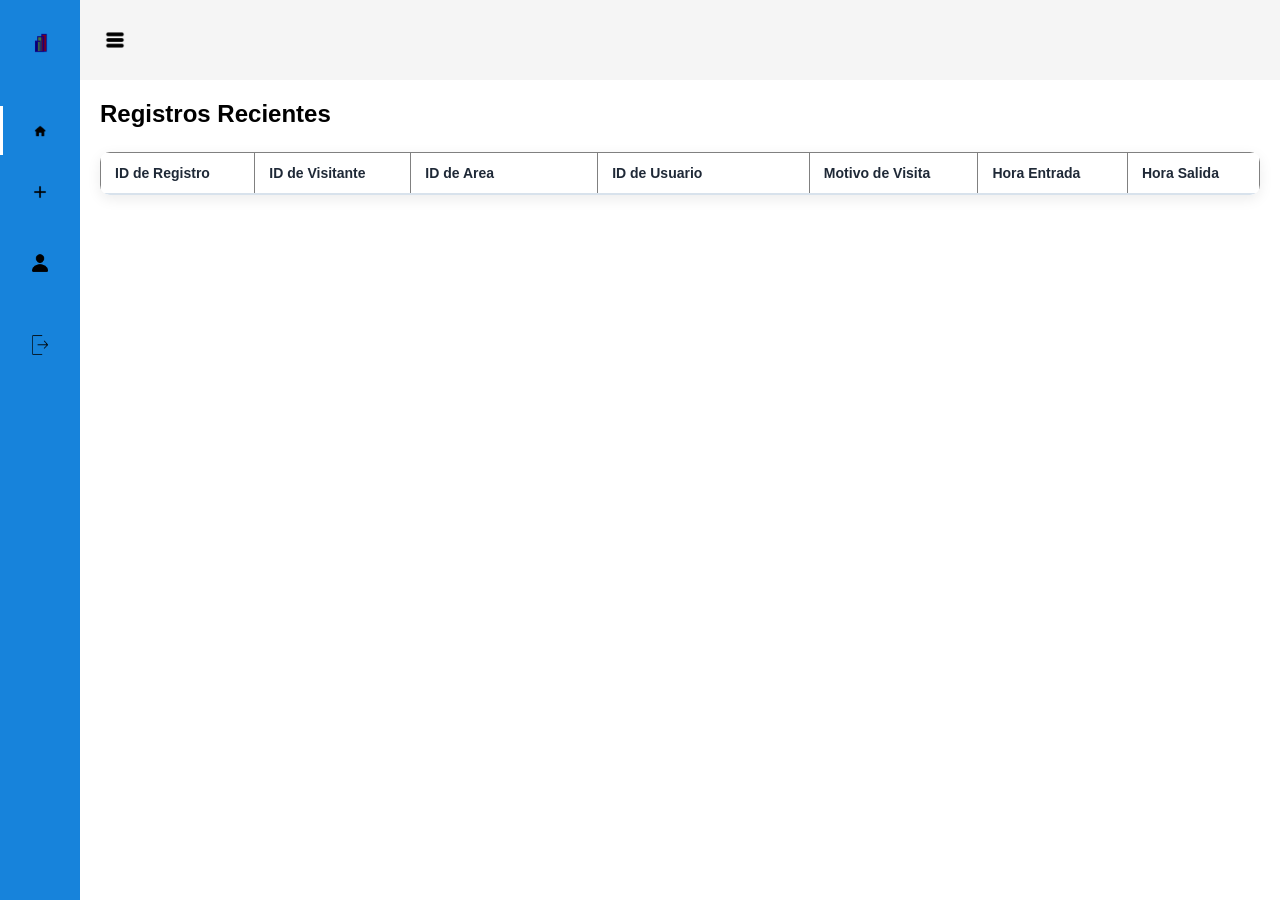
==== paginas/inicio_pruebas.html @ c0a68b4a "habilitacion de funcionalidad de registro de salida" ====
<!DOCTYPE html>
<html lang="en">
<head>
    <meta charset="UTF-8">
    <meta http-equiv="X-UA-Compatible" content="IE=edge">
    <meta name="viewport" content="width=device-width, initial-scale=1.0">
    <title>Gestor</title>

    <link rel="stylesheet" href="../estilos/inicio.css">
    <link rel="stylesheet" href="../estilos/registros.css">
    <link rel="stylesheet" href="../estilos/modal.css">

</head>
<body id="body">
    
    <header>
        <div class="icon__menu">
            <img src="../imagenes/barras.png" id="btn_open">
        </div>
    </header>

    <div class="menu__side" id="menu_side">

        <div class="name__page">
            <img src="../imagenes/empresalogo.png">
            <h4>Gestor</h4>
        </div>

        <div class="options__menu">	

            <a href="#" class="selected">
                <div class="option">
                    <img src="../imagenes/home.png">
                    <h4>Dashboard</h4>
                </div>
            </a>

            <a href="#">
                <div class="option">
                    <img src="../imagenes/agregar.png" alt="">
                    <h4>Registros</h4>
                </div>
            </a>

            <a href="#">
                <div class="option">
                    <img src="../imagenes/usuarios.png" alt="">
                    <h4>Usuarios y Areas</h4>
                </div>
            </a>

            <a href="#" id="logout">
                <div class="option">
                    <img src="../imagenes/251376.png">
                    <h4>Cerrar Sesion</h4>
                </div>
            </a>

        </div>

    </div>

    <main>
        <div class="dashboard" id="dash">
            <h2 id="dash24"></h2>
            <h2 id="dashTotal"></h2>
            <h2 id="dashSalidas"></h2>
        </div>
        <div class="titulor">
            <h2>Registros Recientes</h2>
        </div>
        <div class="tabla">
            <table id="tabla" border="1">
                <tr>
                    <th>ID de Registro</th>
                    <th>ID de Visitante</th>
                    <th>ID de Area</th>
                    <th>ID de Usuario</th>
                    <th>Motivo de Visita</th>
                    <th>Hora Entrada</th>
                    <th>Hora Salida</th>
                </tr>
            </table>
        </div>
    </main>

    <script src="../scripts/inicio.js"></script>
    <script src="../funciones/cargar.js"></script>
    <script src="../funciones/historial.js"></script>
    <script src="../scripts/nuevo_registro.js"></script>
    <script src="../funciones/variables_dashboard.js"></script>
    <script src="../scripts/logout.js"></script>
</body>
</html>
---- estilos/inicio.css ----
*{
    margin: 0;
    padding: 0;
    box-sizing: border-box;
    text-decoration: none;
    font-family: 'Open Sans', sans-serif;
}

body{
    margin-left: 80px;
    margin-top: 80px;
    transition: margin-left 300ms cubic-bezier(0.785, 0.135, 0.15, 0.86);
}

main{
    padding: 20px;
}

header{
    width: 100%;
    height: 80px;
    background: #f5f5f5;
    display: flex;
    align-items: center;
    position: fixed;
    top: 0;
    z-index: 200;
}

.icon__menu{
    width: 50px;
    height: 100%;
    display: flex;
    justify-content: center;
    align-items: center;
    transform: translateX(10px);
}

.icon__menu img{
    width: 20px;
    height: 20px;
    cursor: pointer;
    position: absolute;
}

.menu__side{
    width: 80px;
    height: 100%;
    background: #1783db;
    position: fixed;
    top: 0;
    left: 0;
    color: white;
    font-size: 18px;
    z-index: 300;
    overflow: hidden;
    overflow-y: scroll;
    border-right: 20px solid #1783db;
    transition: all 300ms cubic-bezier(0.785, 0.135, 0.15, 0.86);
}

/*Ocultar scroll para chrome, safari y opera*/
.menu__side::-webkit-scrollbar{
    display: none;
}

/*Ocultar scroll para IE, Edge y Firefox*/
.menu__side{
    -ms-overflow-style: none;
    scrollbar-width: none;
}


.name__page{
    padding: 20px 30px;
    display: flex;
    align-items: center;
    margin-top: 10px;
}

.name__page img{
    width: 20px;
    margin-right: 20px;
}

.options__menu{
    padding: 20px 30px;
    position: absolute;
    top: 80px;
}

.options__menu a{
    color: #ffffffb2;
    cursor: default;
    display: block;
    position: relative;
    transition: color 300ms;
}

.options__menu a:hover{
    color: white;
}

.options__menu .option{
    padding: 20px 0px;
    display: flex;
    align-items: center;
    position: relative;
}

.options__menu .option img{
    width: 20px;
    margin-right: 20px;
    cursor: pointer;
}

.options__menu .option h4{
    font-weight: 300;
    cursor: pointer;
}

a.selected{
    color: #fff;
}

.selected:before{
    content: '';
    width: 3px;
    height: 80%;
    background: white;
    position: absolute;
    top: 10%;
    left: -30px;
}

/*Clases para usar en JavaScript*/

.body_move{
    margin-left: 250px;
}

.menu__side_move{
    width: 250px;
}


@media screen and (max-width: 760px){
    .body_move{
        margin-left: 0px;
    }

    .menu__side_move{
        width: 80px;
        left: -80px;
    }
}
---- estilos/registros.css ----
.header_registros,
.titulor {
    display: flex;
    align-items: center;
    justify-content: space-between;
    gap: 20px;
    margin-bottom: 24px;
}

.header_registros h1,
.titulor h2 {
    margin: 0;
}

.tabla {
    width: 100%;
    overflow-x: auto;
    border-radius: 10px;
    background-color: #ffffff;
    box-shadow: 0 4px 14px rgba(0, 0, 0, 0.08);
}

#tabla {
    width: 100%;
    border-collapse: collapse;
    min-width: 760px;
    background-color: #ffffff;
}

#tabla thead {
    background-color: #eef5fb;
}

#tabla th {
    padding: 12px 14px;
    text-align: left;
    font-size: 14px;
    font-weight: 700;
    color: #1f2937;
    border-bottom: 2px solid #d8e2ec;
    white-space: nowrap;
}

#tabla td {
    padding: 12px 14px;
    font-size: 14px;
    color: #374151;
    border-bottom: 1px solid #e5e7eb;
    vertical-align: middle;
}

#tabla tbody tr {
    transition: background-color 0.15s ease;
}

#tabla tbody tr:hover {
    background-color: #f7fafc;
}

#tabla tbody tr:last-child td {
    border-bottom: none;
}

#tabla th:nth-child(1),
#tabla td:nth-child(1) {
    min-width: 100px;
}

#tabla th:nth-child(2),
#tabla td:nth-child(2) {
    min-width: 110px;
}

#tabla th:nth-child(3),
#tabla td:nth-child(3) {
    min-width: 150px;
}

#tabla th:nth-child(4),
#tabla td:nth-child(4) {
    min-width: 170px;
}

#tabla th:nth-child(5),
#tabla td:nth-child(5),
#tabla th:nth-child(6),
#tabla td:nth-child(6) {
    min-width: 120px;
}

.Agregar,
#btnAgregar,
#btn_agregar {
    border: none;
    border-radius: 7px;
    padding: 12px 20px;
    background-color: #2188dc;
    color: #ffffff;
    font-weight: 600;
    cursor: pointer;
    transition: background-color 0.15s ease;
}

.Agregar:hover,
#btnAgregar:hover,
#btn_agregar:hover {
    background-color: #176fb7;
}
---- estilos/modal.css ----
.modal {
    display: none;
    position: fixed;
    inset: 0;
    z-index: 1000;

    align-items: center;
    justify-content: center;

    padding: 20px;
    background-color: rgba(0, 0, 0, 0.55);
}

.modal-content {
    position: relative;

    width: min(560px, 95%);
    height: auto;
    max-height: 90vh;
    overflow-y: auto;

    padding: 28px;
    border-radius: 10px;
    background-color: #ffffff;
    box-sizing: border-box;

    box-shadow: 0 8px 25px rgba(0, 0, 0, 0.25);
}

.modal-content h2 {
    margin: 0 40px 24px 0;
    font-size: 24px;
}

.campo-formulario {
    display: flex;
    flex-direction: column;
    gap: 7px;
    margin-bottom: 22px;
}

.campo-formulario label {
    font-weight: 600;
}

.campo-formulario input,
.campo-formulario select,
.campo-formulario textarea {
    width: 100%;
    padding: 10px 12px;

    border: 1px solid #bdbdbd;
    border-radius: 6px;

    font: inherit;
    box-sizing: border-box;
}

.campo-formulario textarea {
    min-height: 110px;
    resize: vertical;
}

.acciones-modal {
    display: flex;
    justify-content: flex-end;
    gap: 12px;
    margin-top: 24px;
}

.acciones-modal button {
    width: auto;
    min-width: 120px;
    padding: 11px 18px;

    border: none;
    border-radius: 6px;
    cursor: pointer;
}

.btn-cancelar {
    background-color: #e5e7eb;
    color: #222222;
}

.btn-registrar {
    background-color: #2188dc;
    color: #ffffff;
}

.modal-content .cerrar-modal {
    position: absolute;
    top: 12px;
    right: 14px;

    width: 34px;
    min-width: 34px;
    height: 34px;
    padding: 0;

    border: none;
    border-radius: 50%;
    background-color: transparent;
    color: #222222;

    display: flex;
    align-items: center;
    justify-content: center;

    font-size: 24px;
    line-height: 1;
    cursor: pointer;
}

.modal-content .cerrar-modal:hover {
    background-color: #eeeeee;
}

.modal-content h2 {
    margin: 0 50px 24px 0;
}

.resultados-busqueda {
    display: none;
    width: 100%;
    max-height: 180px;
    overflow-y: auto;

    margin-top: 4px;
    border: 1px solid #d1d5db;
    border-radius: 6px;
    background-color: #ffffff;

    box-shadow: 0 6px 16px rgba(0, 0, 0, 0.12);
    z-index: 1100;
}

.resultado-visitante {
    width: 100%;
    padding: 10px 12px;

    border: none;
    border-bottom: 1px solid #eeeeee;
    background-color: #ffffff;

    color: #222222;
    text-align: left;
    cursor: pointer;
}

.resultado-visitante:hover {
    background-color: #eef5fb;
}

.resultado-visitante:last-child {
    border-bottom: none;
}

.sin-resultados {
    padding: 10px 12px;
    color: #666666;
    font-size: 14px;
}

.nuevo-visitante .btn-registrar{
    width:100%;
    padding:12px;
}

.nuevo-visitante {
    margin-top: 12px;
    padding: 18px;

    border: 1px solid #d8e2ec;
    border-radius: 8px;
    background-color: #f8fafc;
}

.mensaje-nuevo-visitante {
    display: flex;
    flex-direction: column;
    gap: 4px;

    margin-bottom: 18px;
    color: #374151;
}

.mensaje-nuevo-visitante strong {
    font-size: 15px;
}

.mensaje-nuevo-visitante span {
    font-size: 14px;
    color: #6b7280;
}

.nuevo-visitante .btn-registrar {
    width: 100%;
    margin-top: 4px;
    padding: 12px 18px;
}

.mensaje-exito {
    margin-top: 12px;
    padding: 10px 12px;

    border: 1px solid #bbf7d0;
    border-radius: 6px;
    background-color: #f0fdf4;

    color: #166534;
    font-size: 14px;
    font-weight: 600;
}
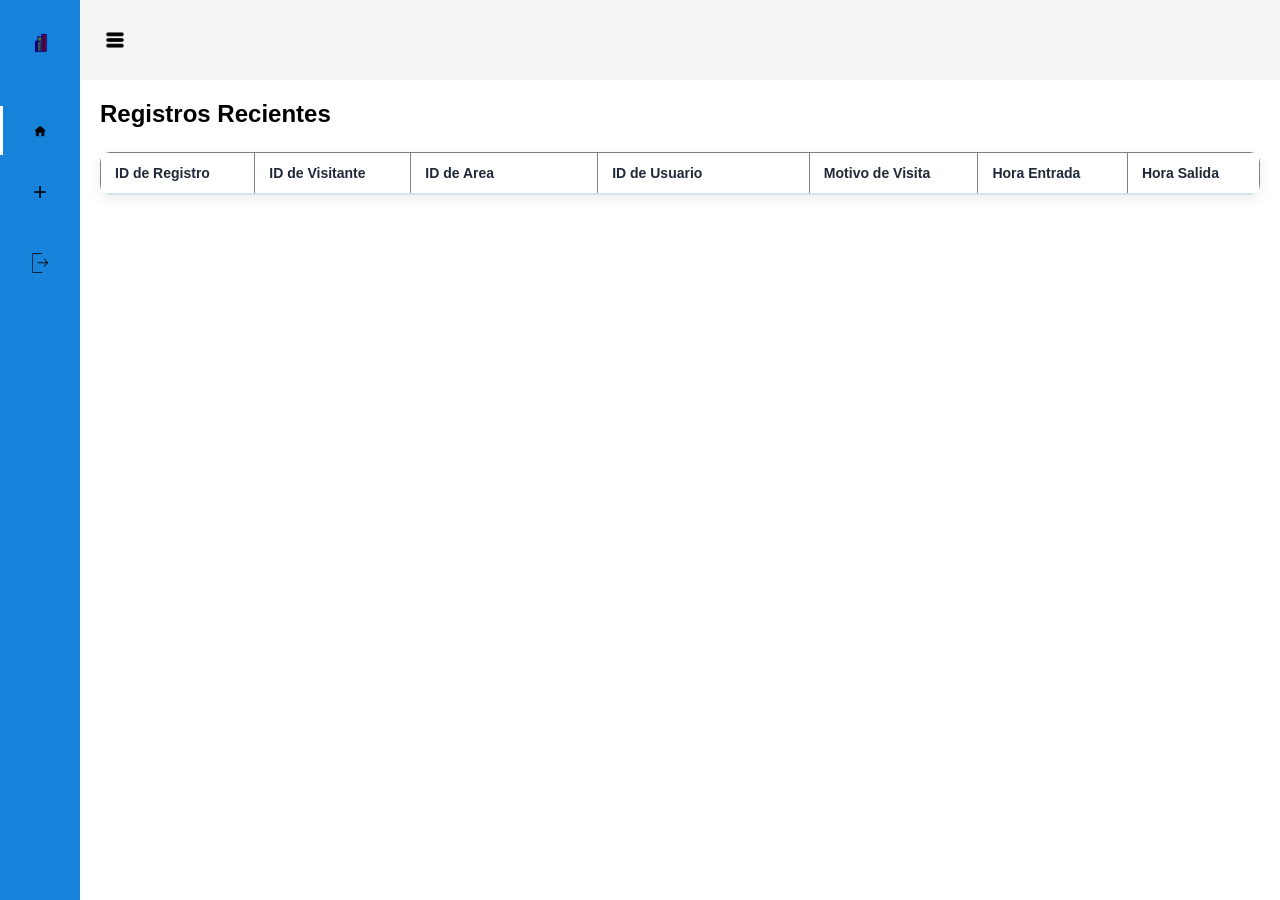
==== commit 92e74fcf: "Add files via upload" ====
--- a/paginas/inicio_pruebas.html
+++ b/paginas/inicio_pruebas.html
@@ -17,6 +17,7 @@
         <div class="icon__menu">
             <img src="../imagenes/barras.png" id="btn_open">
         </div>
+        <div id="user_info"></div>
     </header>
 
     <div class="menu__side" id="menu_side">
@@ -42,10 +43,10 @@
                 </div>
             </a>
 
-            <a href="#">
+            <a href="#" id="soloAdmin">
                 <div class="option">
                     <img src="../imagenes/usuarios.png" alt="">
-                    <h4>Usuarios y Areas</h4>
+                    <h4>Usuarios</h4>
                 </div>
             </a>
 
--- a/estilos/inicio.css
+++ b/estilos/inicio.css
@@ -25,6 +25,13 @@
     position: fixed;
     top: 0;
     z-index: 200;
+}
+
+#user_info {
+    font-weight: bold;
+    font-size: 16px;
+    margin-left: 20px;
+    color: #333;
 }
 
 .icon__menu{
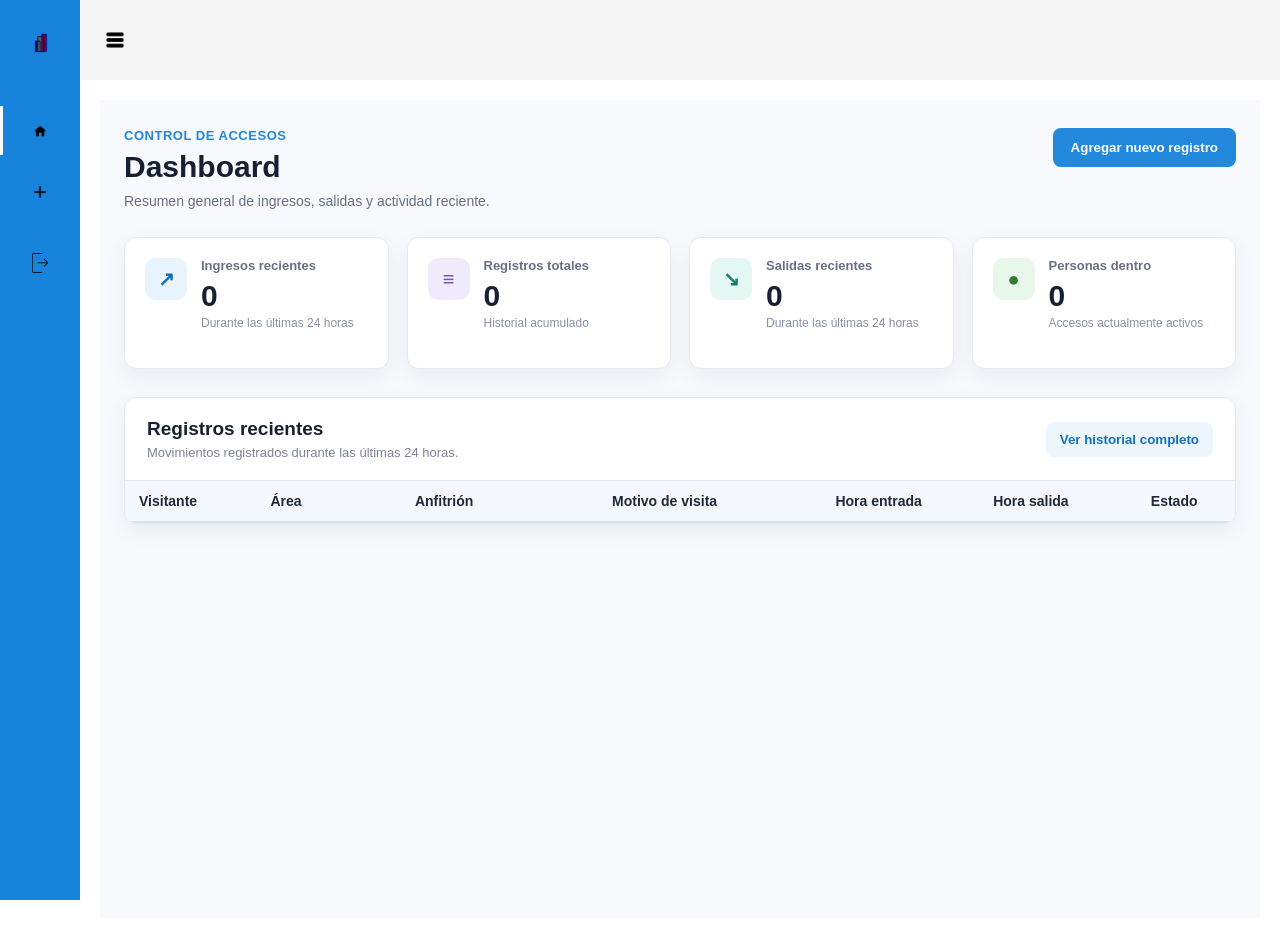
==== commit ed43ebaa: "diseno de login y dashboard" ====
--- a/paginas/inicio_pruebas.html
+++ b/paginas/inicio_pruebas.html
@@ -9,6 +9,7 @@
     <link rel="stylesheet" href="../estilos/inicio.css">
     <link rel="stylesheet" href="../estilos/registros.css">
     <link rel="stylesheet" href="../estilos/modal.css">
+    <link rel="stylesheet" href="../estilos/dashboard.css">
 
 </head>
 <body id="body">
@@ -61,29 +62,7 @@
 
     </div>
 
-    <main>
-        <div class="dashboard" id="dash">
-            <h2 id="dash24"></h2>
-            <h2 id="dashTotal"></h2>
-            <h2 id="dashSalidas"></h2>
-        </div>
-        <div class="titulor">
-            <h2>Registros Recientes</h2>
-        </div>
-        <div class="tabla">
-            <table id="tabla" border="1">
-                <tr>
-                    <th>ID de Registro</th>
-                    <th>ID de Visitante</th>
-                    <th>ID de Area</th>
-                    <th>ID de Usuario</th>
-                    <th>Motivo de Visita</th>
-                    <th>Hora Entrada</th>
-                    <th>Hora Salida</th>
-                </tr>
-            </table>
-        </div>
-    </main>
+    <main></main>
 
     <script src="../scripts/inicio.js"></script>
     <script src="../funciones/cargar.js"></script>
--- a/estilos/registros.css
+++ b/estilos/registros.css
@@ -105,4 +105,68 @@
 #btnAgregar:hover,
 #btn_agregar:hover {
     background-color: #176fb7;
+}
+
+.estado {
+    display: inline-flex;
+    align-items: center;
+    justify-content: center;
+
+    padding: 4px 10px;
+    border-radius: 999px;
+
+    font-size: 11px;
+    font-weight: 600;
+    white-space: nowrap;
+}
+
+.estado-dentro {
+    color: #166534;
+    background-color: #dcfce7;
+    border: 1px solid #166534;
+}
+
+.estado-salida {
+    color: #475569;
+    background-color: #f1f5f9;
+    border: 1px solid #cbd5e1;
+}
+
+.estado-cancelado {
+    color: #991b1b;
+    background-color: #fee2e2;
+    border: 1px solid #fecaca;
+}
+
+.btn-salida {
+    min-width: 130px;
+    padding: 8px 12px;
+
+    border: none;
+    border-radius: 6px;
+
+    background-color: #2188dc;
+    color: #ffffff;
+
+    font-size: 12px;
+    font-weight: 600;
+    cursor: pointer;
+
+    transition:
+        background-color 0.2s ease,
+        transform 0.1s ease;
+}
+
+.btn-salida:hover {
+    background-color: #176fb8;
+}
+
+.btn-salida:active {
+    transform: scale(0.98);
+}
+
+.btn-salida:disabled {
+    background-color: #94a3b8;
+    cursor: not-allowed;
+    transform: none;
 }
--- a/estilos/dashboard.css
+++ b/estilos/dashboard.css
@@ -0,0 +1,300 @@
+.dashboard {
+    padding: 28px 24px 40px;
+    background-color: #f7f9fc;
+    min-height: calc(100vh - 82px);
+    box-sizing: border-box;
+}
+
+.dashboard-header {
+    display: flex;
+    align-items: flex-start;
+    justify-content: space-between;
+    gap: 24px;
+    margin-bottom: 28px;
+}
+
+.dashboard-eyebrow {
+    display: block;
+    margin-bottom: 6px;
+    color: #2188dc;
+    font-size: 13px;
+    font-weight: 700;
+    letter-spacing: 0.04em;
+    text-transform: uppercase;
+}
+
+.dashboard-header h1 {
+    margin: 0;
+    color: #172033;
+    font-size: 30px;
+    line-height: 1.2;
+}
+
+.dashboard-header p {
+    margin: 8px 0 0;
+    color: #657085;
+    font-size: 14px;
+}
+
+.dashboard-btn-registro,
+.btn-ver-historial {
+    border: none;
+    border-radius: 8px;
+    cursor: pointer;
+    font-weight: 600;
+    transition:
+        background-color 0.2s ease,
+        transform 0.1s ease;
+}
+
+.dashboard-btn-registro {
+    padding: 12px 18px;
+    background-color: #2188dc;
+    color: #ffffff;
+}
+
+.dashboard-btn-registro:hover {
+    background-color: #176fb8;
+}
+
+.dashboard-btn-registro:active,
+.btn-ver-historial:active {
+    transform: scale(0.98);
+}
+
+.dashboard-kpis {
+    display: grid;
+    grid-template-columns:
+        repeat(4, minmax(0, 1fr));
+    gap: 18px;
+    margin-bottom: 28px;
+}
+
+.kpi-card {
+    display: flex;
+    align-items: flex-start;
+    gap: 14px;
+
+    min-height: 132px;
+    padding: 20px;
+
+    background-color: #ffffff;
+    border: 1px solid #e5eaf1;
+    border-radius: 12px;
+
+    box-shadow:
+        0 8px 22px rgba(23, 32, 51, 0.06);
+
+    box-sizing: border-box;
+}
+
+.kpi-icon {
+    display: flex;
+    align-items: center;
+    justify-content: center;
+
+    flex: 0 0 42px;
+    width: 42px;
+    height: 42px;
+
+    border-radius: 10px;
+    font-size: 20px;
+    font-weight: 700;
+}
+
+.kpi-icon-ingresos {
+    color: #176fb8;
+    background-color: #e8f4fd;
+}
+
+.kpi-icon-total {
+    color: #6d4cb5;
+    background-color: #f0ebfc;
+}
+
+.kpi-icon-salidas {
+    color: #167d70;
+    background-color: #e4f7f3;
+}
+
+.kpi-icon-dentro {
+    color: #2e7d32;
+    background-color: #e7f7e9;
+}
+
+.kpi-content {
+    display: flex;
+    flex-direction: column;
+    min-width: 0;
+}
+
+.kpi-label {
+    color: #657085;
+    font-size: 13px;
+    font-weight: 600;
+}
+
+.kpi-value {
+    margin: 8px 0 5px;
+    color: #172033;
+    font-size: 30px;
+    line-height: 1;
+}
+
+.kpi-description {
+    color: #8892a4;
+    font-size: 12px;
+}
+
+.dashboard-recent {
+    background-color: #ffffff;
+    border: 1px solid #e5eaf1;
+    border-radius: 12px;
+
+    box-shadow:
+        0 8px 22px rgba(23, 32, 51, 0.06);
+
+    overflow: hidden;
+}
+
+.recent-header {
+    display: flex;
+    align-items: center;
+    justify-content: space-between;
+    gap: 20px;
+
+    padding: 20px 22px;
+    border-bottom: 1px solid #e5eaf1;
+}
+
+.recent-header h2 {
+    margin: 0;
+    color: #172033;
+    font-size: 19px;
+}
+
+.recent-header p {
+    margin: 5px 0 0;
+    color: #7b8597;
+    font-size: 13px;
+}
+
+.btn-ver-historial {
+    padding: 10px 14px;
+    background-color: #eef6fd;
+    color: #176fb8;
+}
+
+.btn-ver-historial:hover {
+    background-color: #dceefd;
+}
+
+.recent-table-container {
+    width: 100%;
+    overflow-x: auto;
+}
+
+.recent-table {
+    width: 100%;
+    min-width: 900px;
+    border-collapse: collapse;
+}
+
+.recent-table th {
+    padding: 14px 16px;
+    background-color: #f4f8fc;
+
+    color: #445066;
+    font-size: 12px;
+    font-weight: 700;
+    text-align: left;
+    white-space: nowrap;
+
+    border-bottom: 1px solid #dce5ef;
+}
+
+.recent-table td {
+    padding: 15px 16px;
+    color: #263248;
+    font-size: 13px;
+    vertical-align: middle;
+
+    border-bottom: 1px solid #edf0f5;
+}
+
+.recent-table tbody tr:last-child td {
+    border-bottom: none;
+}
+
+.recent-table tbody tr:hover {
+    background-color: #fafcff;
+}
+
+.nombre-visitante {
+    font-weight: 600;
+}
+
+.estado-dashboard {
+    display: inline-flex;
+    align-items: center;
+    justify-content: center;
+
+    padding: 5px 9px;
+    border-radius: 999px;
+
+    font-size: 11px;
+    font-weight: 700;
+    white-space: nowrap;
+}
+
+.estado-dentro-dashboard {
+    color: #166534;
+    background-color: #dcfce7;
+    border: 1px solid #bbf7d0;
+}
+
+.estado-salida-dashboard {
+    color: #475569;
+    background-color: #f1f5f9;
+    border: 1px solid #cbd5e1;
+}
+
+.tabla-vacia {
+    padding: 34px !important;
+    color: #7b8597 !important;
+    text-align: center;
+}
+
+@media screen and (max-width: 1100px) {
+    .dashboard-kpis {
+        grid-template-columns:
+            repeat(2, minmax(0, 1fr));
+    }
+}
+
+@media screen and (max-width: 700px) {
+    .dashboard {
+        padding: 20px 14px 30px;
+    }
+
+    .dashboard-header {
+        flex-direction: column;
+    }
+
+    .dashboard-btn-registro {
+        width: 100%;
+    }
+
+    .dashboard-kpis {
+        grid-template-columns: 1fr;
+    }
+
+    .recent-header {
+        align-items: flex-start;
+        flex-direction: column;
+    }
+
+    .btn-ver-historial {
+        width: 100%;
+    }
+}
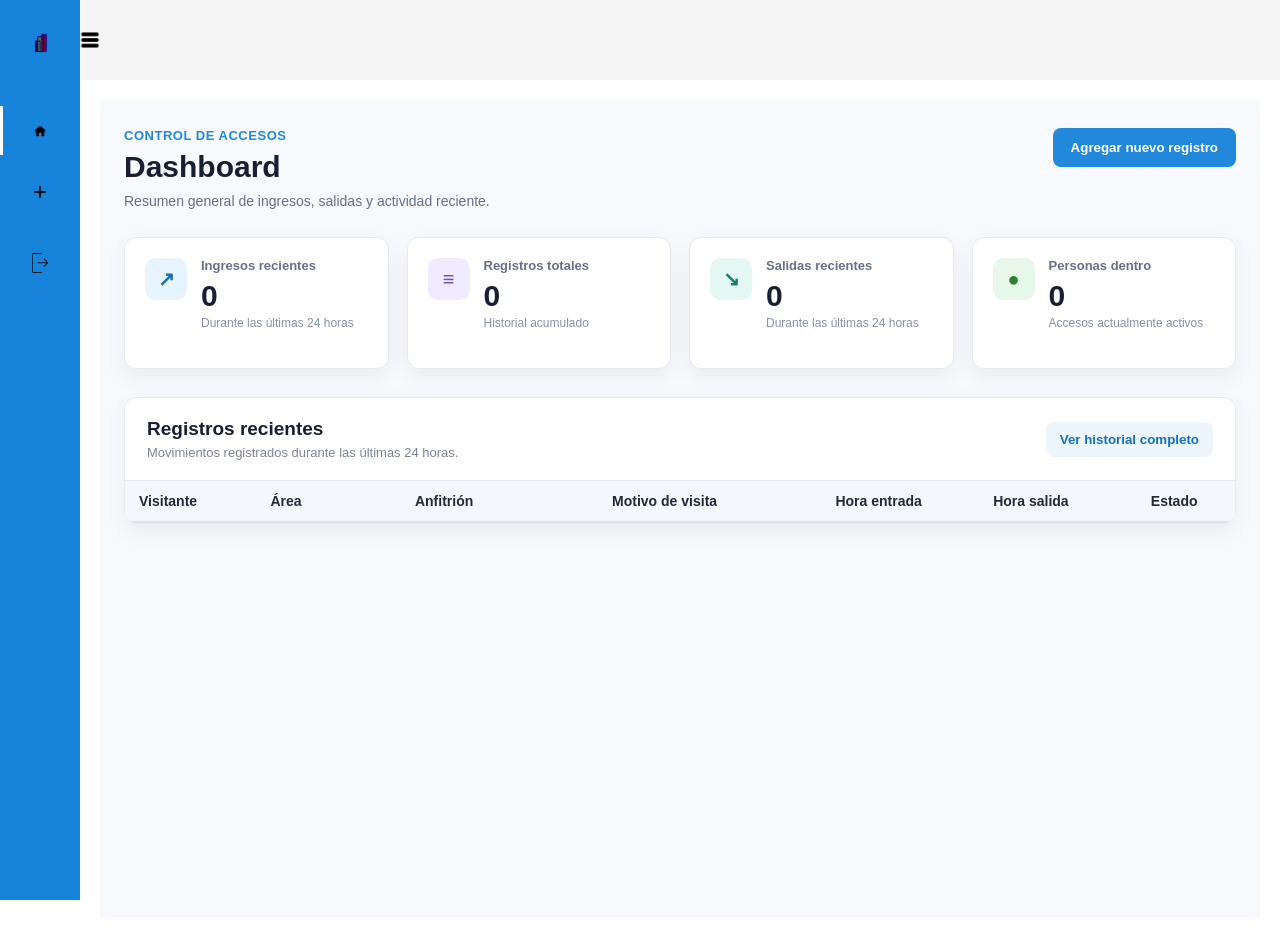
==== commit 951788e2: "Add files via upload" ====
--- a/paginas/inicio_pruebas.html
+++ b/paginas/inicio_pruebas.html
@@ -10,6 +10,7 @@
     <link rel="stylesheet" href="../estilos/registros.css">
     <link rel="stylesheet" href="../estilos/modal.css">
     <link rel="stylesheet" href="../estilos/dashboard.css">
+    <link rel="stylesheet" href="../estilos/usuarios.css">
 
 </head>
 <body id="body">
@@ -70,5 +71,6 @@
     <script src="../scripts/nuevo_registro.js"></script>
     <script src="../funciones/variables_dashboard.js"></script>
     <script src="../scripts/logout.js"></script>
+    <script src="../funciones/usuarios.js"></script>
 </body>
 </html>
--- a/estilos/inicio.css
+++ b/estilos/inicio.css
@@ -27,10 +27,11 @@
     z-index: 200;
 }
 
+
 #user_info {
+    margin-left: 1400px;
     font-weight: bold;
     font-size: 16px;
-    margin-left: 20px;
     color: #333;
 }
 
--- a/estilos/usuarios.css
+++ b/estilos/usuarios.css
@@ -0,0 +1,77 @@
+.contenedorUsuarios {
+    display: flex;                
+    justify-content: flex-start;  
+    align-items: flex-start;      
+    gap: 30px;                    
+    margin-top: 20px;
+}
+
+
+.formUsuarios {
+    flex: 2;                      
+    max-width: 600px;         
+    background: #f5f5f5;
+    padding: 25px;
+    border-radius: 8px;
+    box-shadow: 0 2px 6px rgba(0,0,0,0.1);
+}
+
+.formUsuarios form {
+    display: flex;
+    flex-direction: column;
+    gap: 12px;
+}
+
+.formUsuarios label {
+    font-weight: bold;
+}
+
+.formUsuarios input,
+.formUsuarios select,
+.formUsuarios button {
+    padding: 10px;
+    border: 1px solid #ccc;
+    border-radius: 4px;
+}
+
+
+.tablaUsuarios {
+    flex: 1;                      
+    overflow-x: auto;
+    border-radius: 10px;
+    background-color: #ffffff;
+    box-shadow: 0 4px 14px rgba(0, 0, 0, 0.08);
+}
+
+#tablaUser {
+    width: 100%;
+    border-collapse: collapse;
+    min-width: 300px;
+    background-color: #ffffff;
+}
+
+#tablaUser thead {
+    background-color: #eef5fb;
+}
+
+#tablaUser th {
+    padding: 8px 10px;
+    text-align: left;
+    font-size: 13px;
+    font-weight: 700;
+    color: #1f2937;
+    border-bottom: 2px solid #d8e2ec;
+    white-space: nowrap;
+}
+
+#tablaUser td {
+    padding: 8px 10px;
+    font-size: 13px;
+    color: #374151;
+    border-bottom: 1px solid #e5e7eb;
+    vertical-align: middle;
+}
+
+#tablaUser tbody tr:hover {
+    background-color: #f7fafc;
+}
